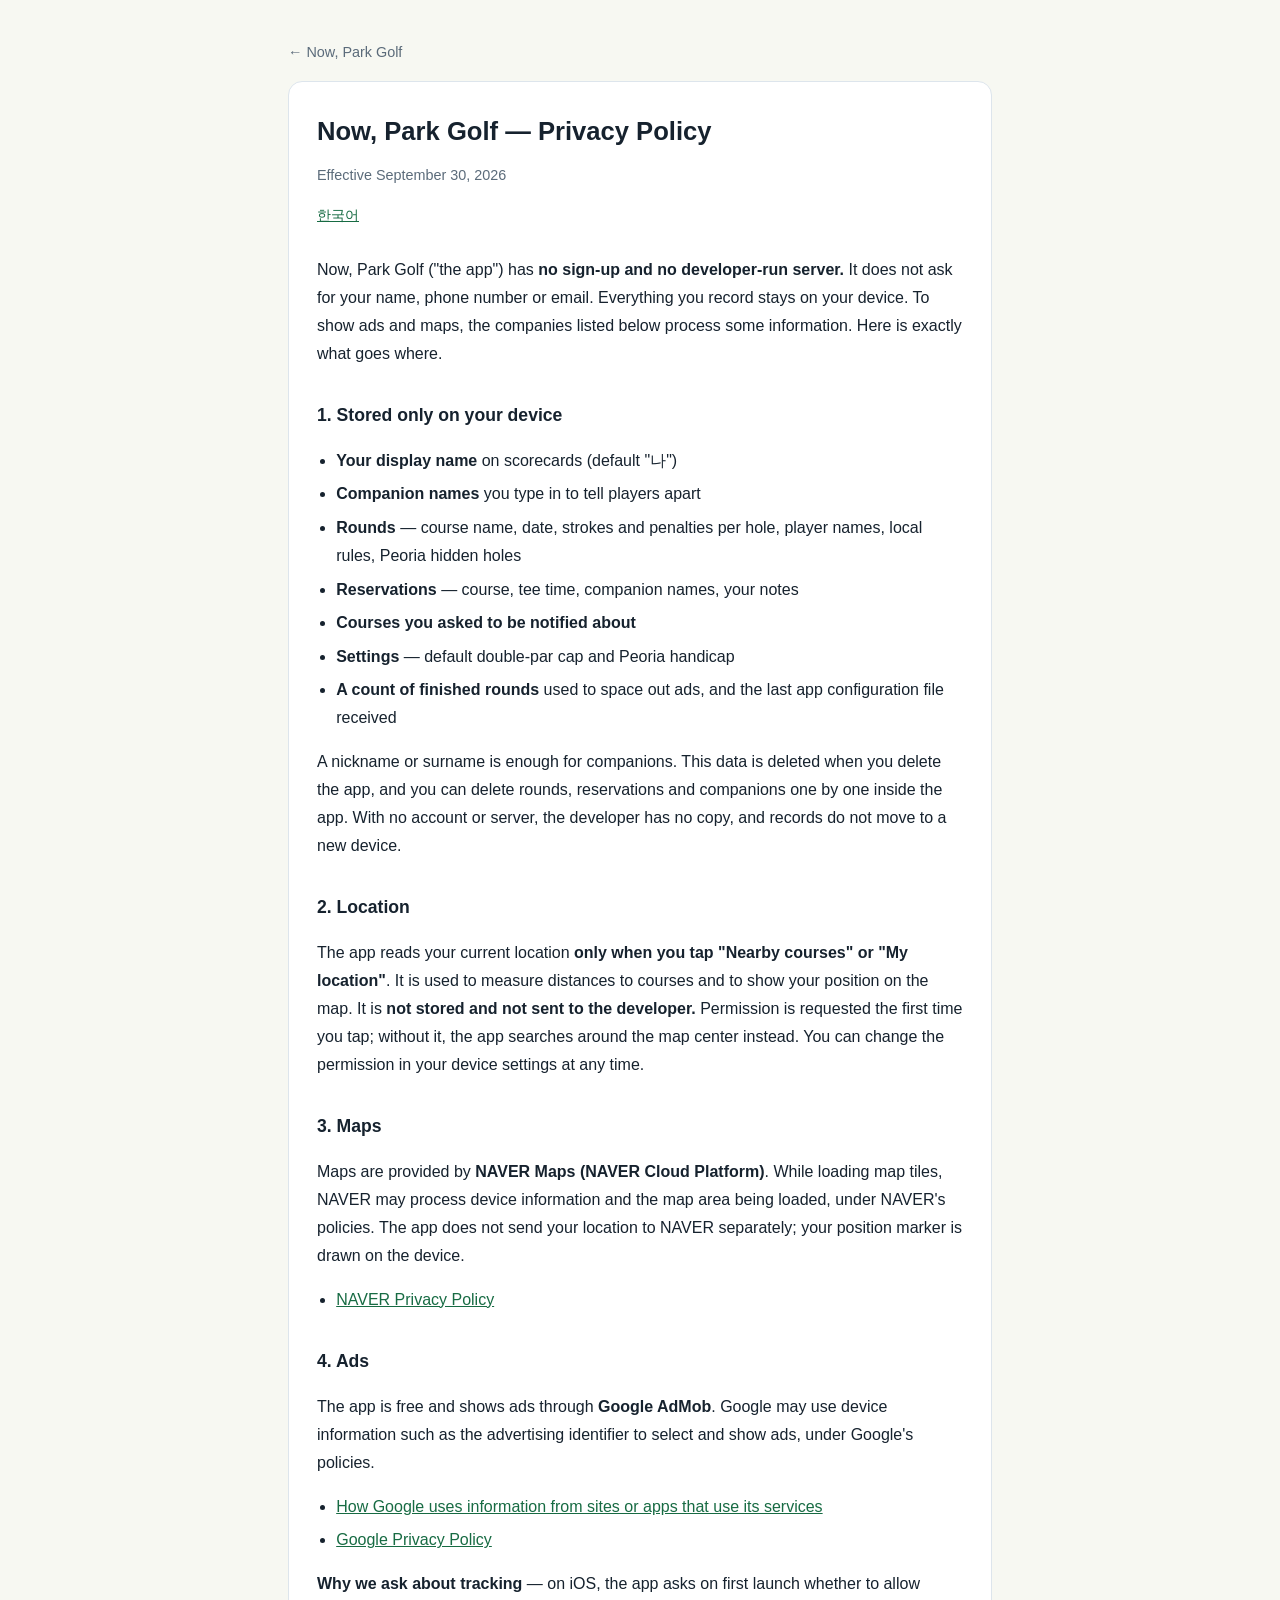
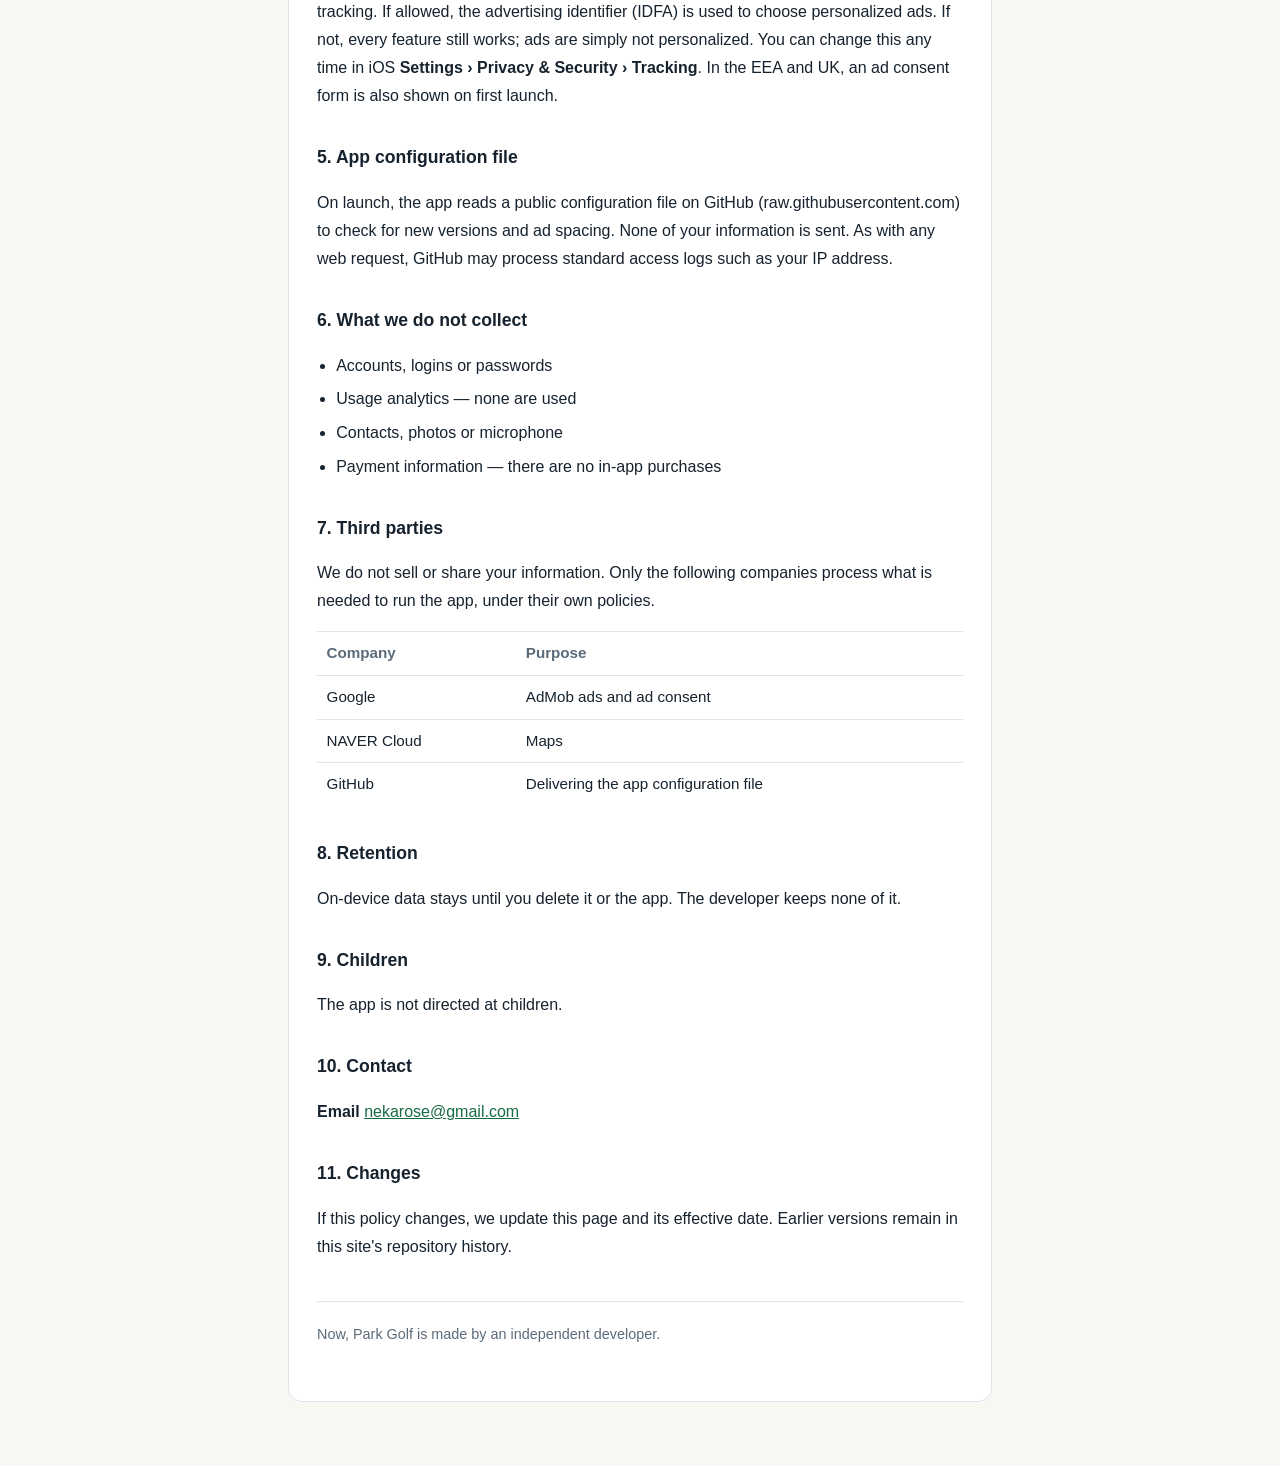
==== privacy/en/index.html @ c223c852 "개인정보 처리방침·고객지원 페이지(한·영)와 사이트 첫 화면" ====
<!doctype html>
<html lang="en">
<head>
<meta charset="utf-8">
<meta name="viewport" content="width=device-width, initial-scale=1">
<title>Now, Park Golf — Privacy Policy</title>
<link rel="stylesheet" href="../../style.css">
</head>
<body>
<nav class="home"><a href="../../">← Now, Park Golf</a></nav>
<main>
  <h1>Now, Park Golf — Privacy Policy</h1>
  <p class="meta">Effective September 30, 2026</p>
  <p class="lang"><a href="../">한국어</a></p>

  <p>Now, Park Golf ("the app") has <b>no sign-up and no developer-run server.</b> It does not ask for
  your name, phone number or email. Everything you record stays on your device. To show ads and maps,
  the companies listed below process some information. Here is exactly what goes where.</p>

  <h2>1. Stored only on your device</h2>
  <ul>
    <li><b>Your display name</b> on scorecards (default "나")</li>
    <li><b>Companion names</b> you type in to tell players apart</li>
    <li><b>Rounds</b> — course name, date, strokes and penalties per hole, player names, local rules, Peoria hidden holes</li>
    <li><b>Reservations</b> — course, tee time, companion names, your notes</li>
    <li><b>Courses you asked to be notified about</b></li>
    <li><b>Settings</b> — default double-par cap and Peoria handicap</li>
    <li><b>A count of finished rounds</b> used to space out ads, and the last app configuration file received</li>
  </ul>
  <p>A nickname or surname is enough for companions. This data is deleted when you delete the app, and you
  can delete rounds, reservations and companions one by one inside the app. With no account or server,
  the developer has no copy, and records do not move to a new device.</p>

  <h2>2. Location</h2>
  <p>The app reads your current location <b>only when you tap "Nearby courses" or "My location"</b>. It is used
  to measure distances to courses and to show your position on the map. It is <b>not stored and not sent to
  the developer.</b> Permission is requested the first time you tap; without it, the app searches around the
  map center instead. You can change the permission in your device settings at any time.</p>

  <h2>3. Maps</h2>
  <p>Maps are provided by <b>NAVER Maps (NAVER Cloud Platform)</b>. While loading map tiles, NAVER may process
  device information and the map area being loaded, under NAVER's policies. The app does not send your
  location to NAVER separately; your position marker is drawn on the device.</p>
  <ul>
    <li><a href="https://policy.naver.com/policy/privacy_en.html">NAVER Privacy Policy</a></li>
  </ul>

  <h2>4. Ads</h2>
  <p>The app is free and shows ads through <b>Google AdMob</b>. Google may use device information such as the
  advertising identifier to select and show ads, under Google's policies.</p>
  <ul>
    <li><a href="https://policies.google.com/technologies/partner-sites">How Google uses information from sites or apps that use its services</a></li>
    <li><a href="https://policies.google.com/privacy">Google Privacy Policy</a></li>
  </ul>
  <p><b>Why we ask about tracking</b> — on iOS, the app asks on first launch whether to allow tracking. If
  allowed, the advertising identifier (IDFA) is used to choose personalized ads. If not, every feature still
  works; ads are simply not personalized. You can change this any time in iOS <b>Settings › Privacy &amp;
  Security › Tracking</b>. In the EEA and UK, an ad consent form is also shown on first launch.</p>

  <h2>5. App configuration file</h2>
  <p>On launch, the app reads a public configuration file on GitHub (raw.githubusercontent.com) to check for
  new versions and ad spacing. None of your information is sent. As with any web request, GitHub may process
  standard access logs such as your IP address.</p>

  <h2>6. What we do not collect</h2>
  <ul>
    <li>Accounts, logins or passwords</li>
    <li>Usage analytics — none are used</li>
    <li>Contacts, photos or microphone</li>
    <li>Payment information — there are no in-app purchases</li>
  </ul>

  <h2>7. Third parties</h2>
  <p>We do not sell or share your information. Only the following companies process what is needed to run
  the app, under their own policies.</p>
  <table>
    <tr><th>Company</th><th>Purpose</th></tr>
    <tr><td>Google</td><td>AdMob ads and ad consent</td></tr>
    <tr><td>NAVER Cloud</td><td>Maps</td></tr>
    <tr><td>GitHub</td><td>Delivering the app configuration file</td></tr>
  </table>

  <h2>8. Retention</h2>
  <p>On-device data stays until you delete it or the app. The developer keeps none of it.</p>

  <h2>9. Children</h2>
  <p>The app is not directed at children.</p>

  <h2>10. Contact</h2>
  <p><b>Email</b> <a href="mailto:nekarose@gmail.com">nekarose@gmail.com</a></p>

  <h2>11. Changes</h2>
  <p>If this policy changes, we update this page and its effective date. Earlier versions remain in this site's
  repository history.</p>

  <p class="note">Now, Park Golf is made by an independent developer.</p>
</main>
</body>
</html>
---- style.css ----
/* 스토어 등록용 공개 문서. 읽히는 것이 전부다 —
   글자 크기와 줄 간격만 넉넉히 두고, 어두운 화면에서도 눈이 안 아프게 한다. */

:root {
  --bg: #f7f8f2;
  --panel: #ffffff;
  --ink: #16222e;
  --muted: #5b6b7a;
  --line: #dde5ec;
  --link: #176b43;
}

@media (prefers-color-scheme: dark) {
  :root {
    --bg: #0e1720;
    --panel: #16222e;
    --ink: #e6edf3;
    --muted: #9fb0bf;
    --line: #26364a;
    --link: #7fd1a3;
  }
}

* { box-sizing: border-box; }

body {
  margin: 0;
  padding: 2.5rem 1.25rem 4rem;
  background: var(--bg);
  color: var(--ink);
  font: 16px/1.75 -apple-system, BlinkMacSystemFont, "Segoe UI",
    "Apple SD Gothic Neo", "Noto Sans KR", Roboto, sans-serif;
  word-break: keep-all;
}

main {
  max-width: 44rem;
  margin: 0 auto;
  background: var(--panel);
  border: 1px solid var(--line);
  border-radius: 14px;
  padding: 2rem 1.75rem 2.5rem;
}

h1 { font-size: 1.6rem; margin: 0 0 0.25rem; line-height: 1.35; }
h2 { font-size: 1.1rem; margin: 2rem 0 0.5rem; }
p, li { color: var(--ink); }
ul { padding-left: 1.2rem; }
li { margin: 0.35rem 0; }
a { color: var(--link); }

.lede { color: var(--muted); margin: 0 0 1.5rem; }
.meta { color: var(--muted); font-size: 0.9rem; }
.lang { margin: 0 0 1.75rem; font-size: 0.9rem; }
.note {
  margin-top: 2.5rem;
  padding-top: 1.25rem;
  border-top: 1px solid var(--line);
  color: var(--muted);
  font-size: 0.9rem;
}

nav.home { max-width: 44rem; margin: 0 auto 1rem; font-size: 0.9rem; }
nav.home a { color: var(--muted); text-decoration: none; }
nav.home a:hover { text-decoration: underline; }

.cards { display: grid; gap: 0.75rem; margin-top: 1.5rem; }
.card {
  display: block;
  padding: 1rem 1.1rem;
  border: 1px solid var(--line);
  border-radius: 10px;
  text-decoration: none;
  color: var(--ink);
}
.card:hover { border-color: var(--link); }
.card b { display: block; font-size: 1.02rem; }
.card span { color: var(--muted); font-size: 0.9rem; }

table { width: 100%; border-collapse: collapse; margin: 0.75rem 0; font-size: 0.95rem; }
th, td { text-align: left; vertical-align: top; padding: 0.5rem 0.6rem; border-top: 1px solid var(--line); }
th { color: var(--muted); font-weight: 600; white-space: nowrap; }
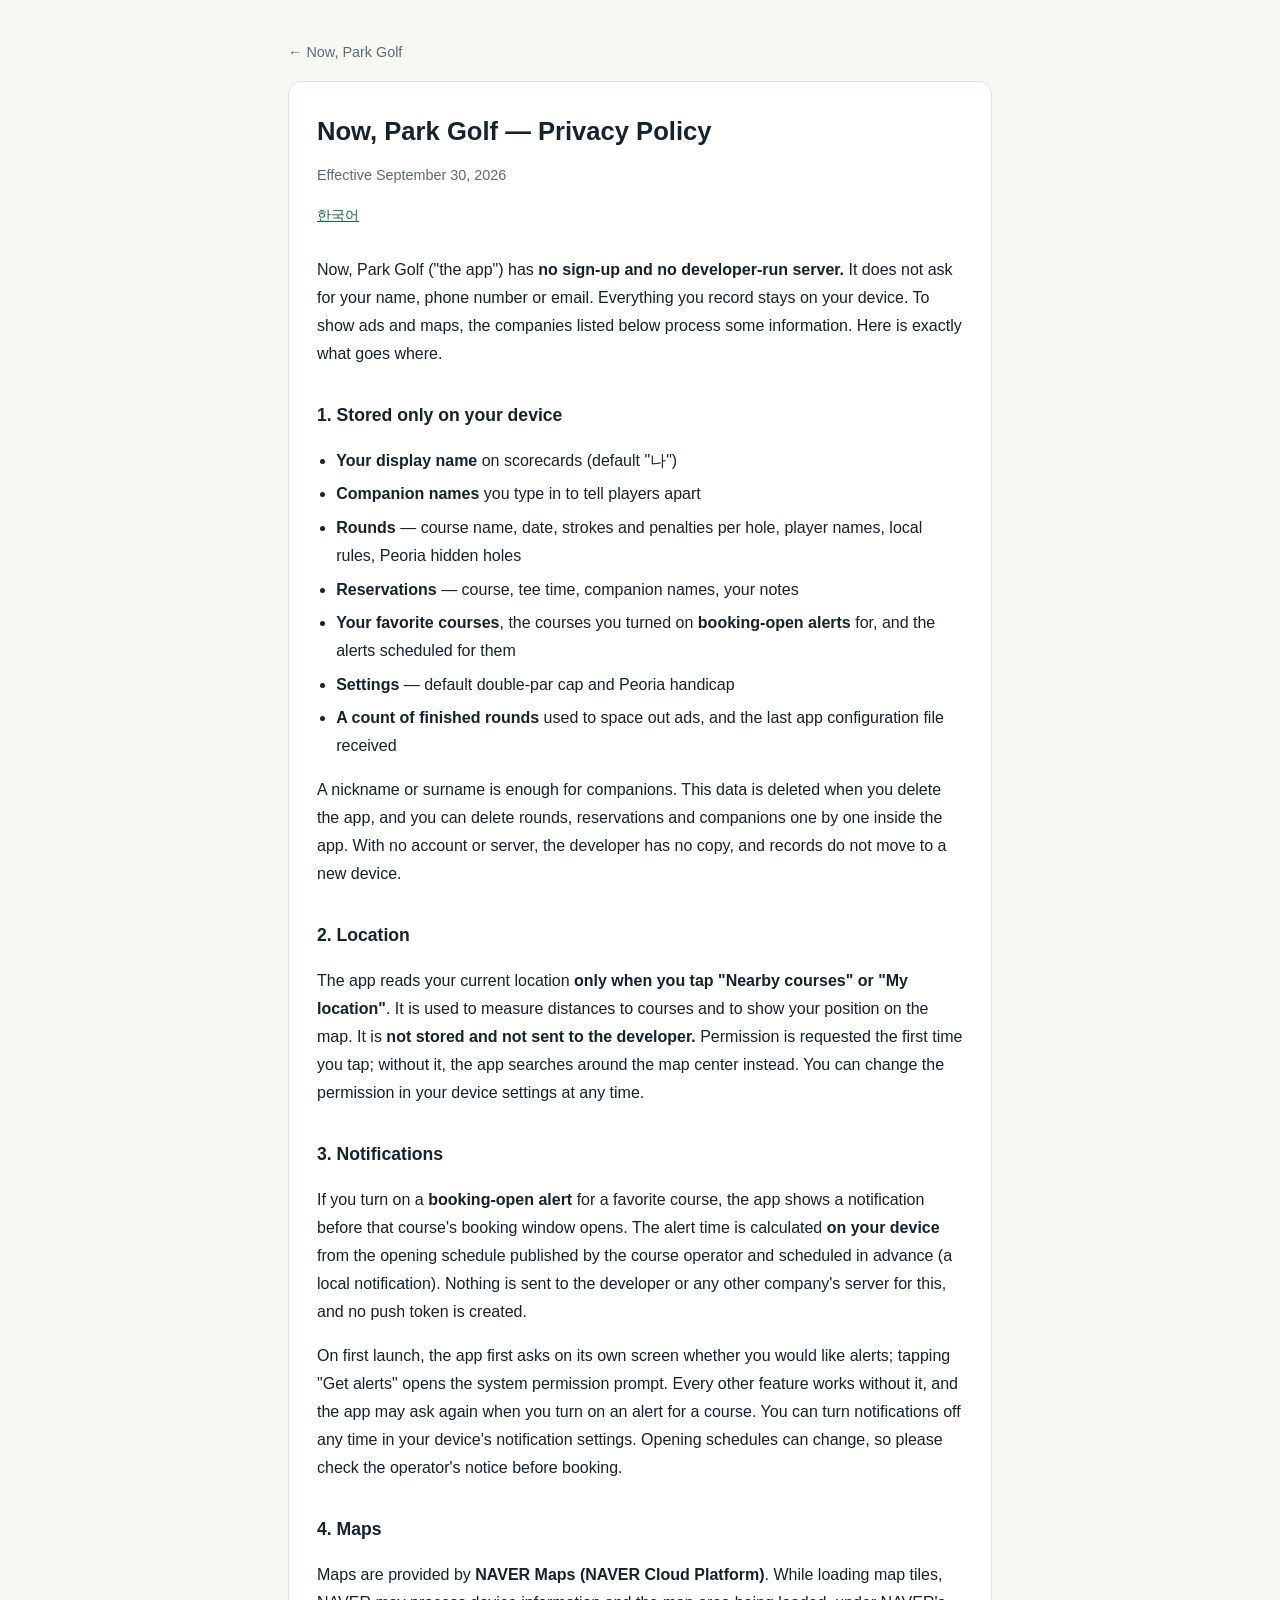
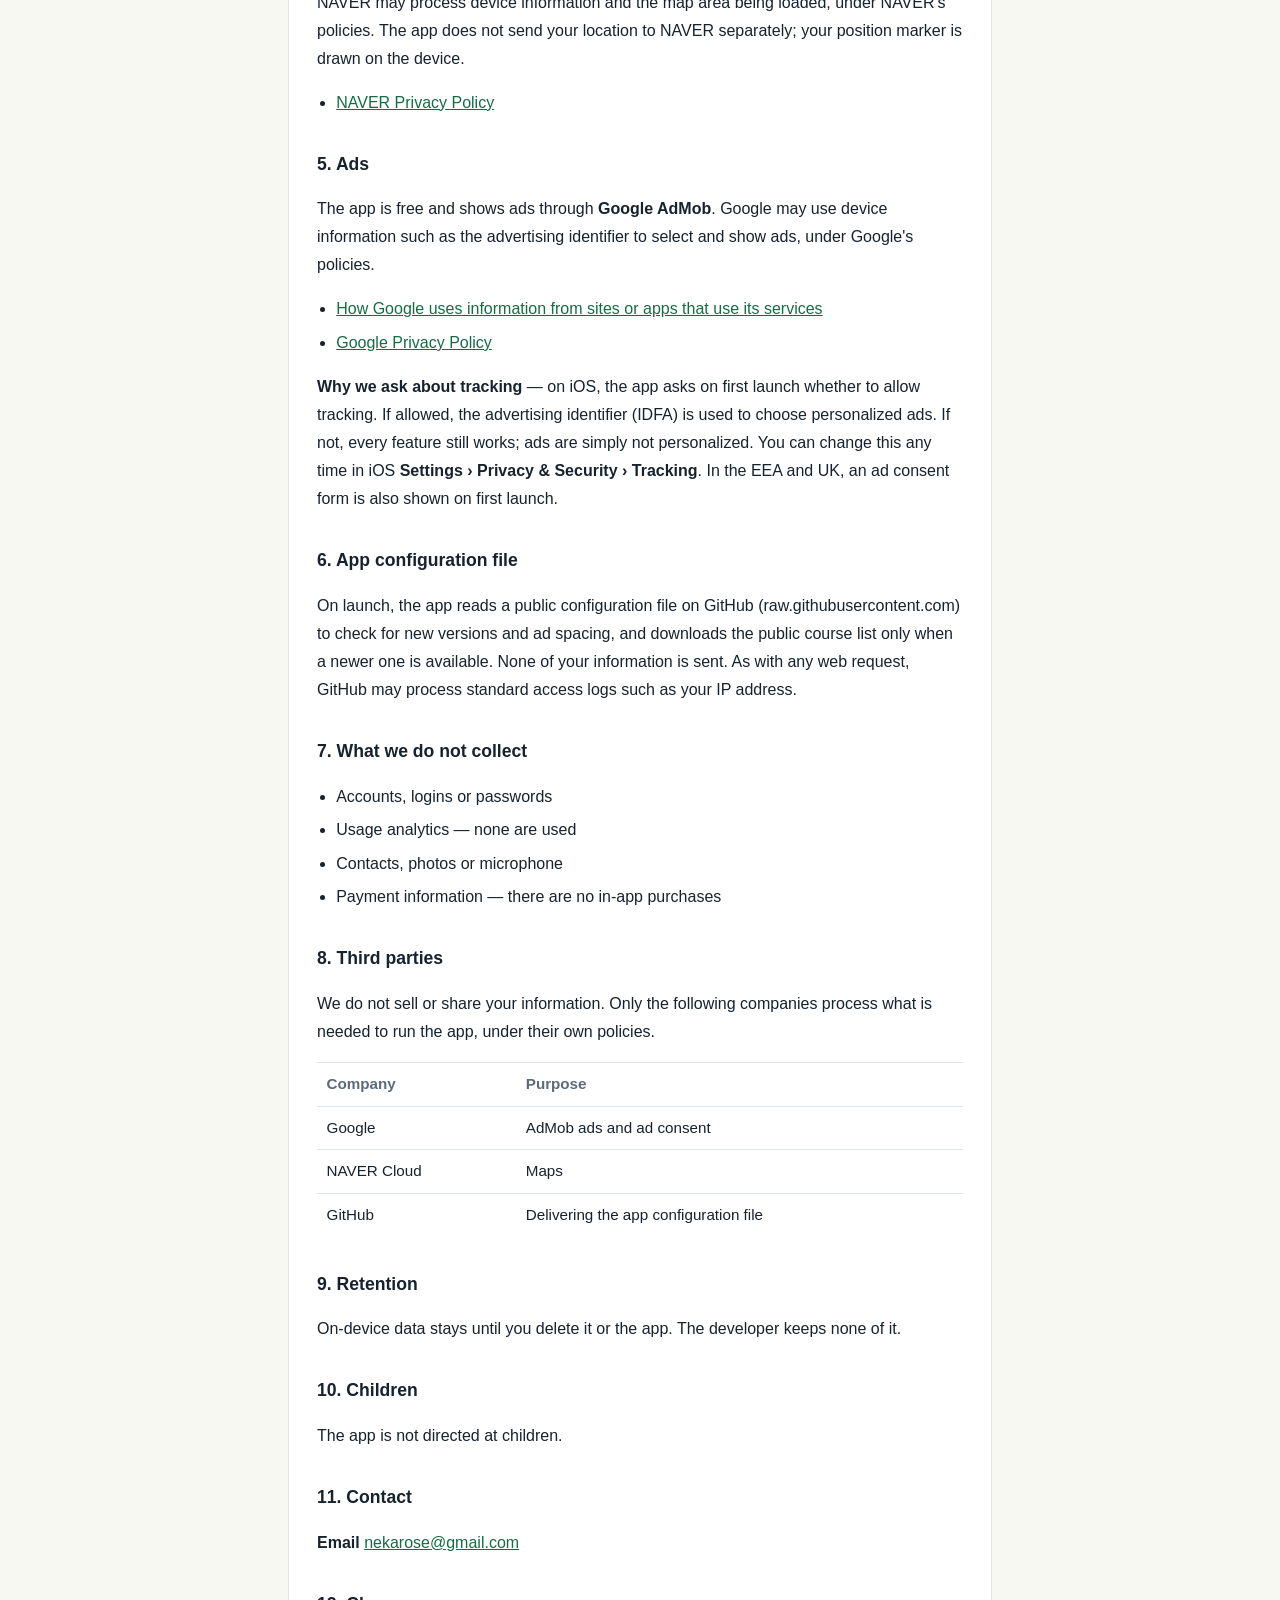
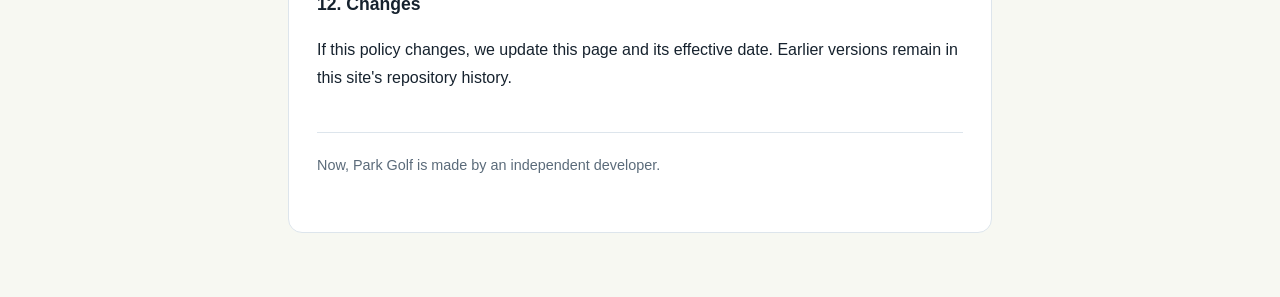
==== commit a2aa8028: "개인정보 처리방침: 알림(예약 오픈 로컬 알림) 조항 추가 - 3. 알림 신설(한·영): 기기 안에서 계산하는 로컬 알림, 서버 전송·푸시 토큰 없음, 첫 실행 여쭙기와 권한 끄기" ====
--- a/privacy/en/index.html
+++ b/privacy/en/index.html
@@ -23,7 +23,7 @@
     <li><b>Companion names</b> you type in to tell players apart</li>
     <li><b>Rounds</b> — course name, date, strokes and penalties per hole, player names, local rules, Peoria hidden holes</li>
     <li><b>Reservations</b> — course, tee time, companion names, your notes</li>
-    <li><b>Courses you asked to be notified about</b></li>
+    <li><b>Your favorite courses</b>, the courses you turned on <b>booking-open alerts</b> for, and the alerts scheduled for them</li>
     <li><b>Settings</b> — default double-par cap and Peoria handicap</li>
     <li><b>A count of finished rounds</b> used to space out ads, and the last app configuration file received</li>
   </ul>
@@ -37,7 +37,17 @@
   the developer.</b> Permission is requested the first time you tap; without it, the app searches around the
   map center instead. You can change the permission in your device settings at any time.</p>
 
-  <h2>3. Maps</h2>
+  <h2>3. Notifications</h2>
+  <p>If you turn on a <b>booking-open alert</b> for a favorite course, the app shows a notification before that
+  course's booking window opens. The alert time is calculated <b>on your device</b> from the opening schedule
+  published by the course operator and scheduled in advance (a local notification). Nothing is sent to the
+  developer or any other company's server for this, and no push token is created.</p>
+  <p>On first launch, the app first asks on its own screen whether you would like alerts; tapping "Get alerts"
+  opens the system permission prompt. Every other feature works without it, and the app may ask again when you
+  turn on an alert for a course. You can turn notifications off any time in your device's notification
+  settings. Opening schedules can change, so please check the operator's notice before booking.</p>
+
+  <h2>4. Maps</h2>
   <p>Maps are provided by <b>NAVER Maps (NAVER Cloud Platform)</b>. While loading map tiles, NAVER may process
   device information and the map area being loaded, under NAVER's policies. The app does not send your
   location to NAVER separately; your position marker is drawn on the device.</p>
@@ -45,7 +55,7 @@
     <li><a href="https://policy.naver.com/policy/privacy_en.html">NAVER Privacy Policy</a></li>
   </ul>
 
-  <h2>4. Ads</h2>
+  <h2>5. Ads</h2>
   <p>The app is free and shows ads through <b>Google AdMob</b>. Google may use device information such as the
   advertising identifier to select and show ads, under Google's policies.</p>
   <ul>
@@ -57,12 +67,12 @@
   works; ads are simply not personalized. You can change this any time in iOS <b>Settings › Privacy &amp;
   Security › Tracking</b>. In the EEA and UK, an ad consent form is also shown on first launch.</p>
 
-  <h2>5. App configuration file</h2>
+  <h2>6. App configuration file</h2>
   <p>On launch, the app reads a public configuration file on GitHub (raw.githubusercontent.com) to check for
-  new versions and ad spacing. None of your information is sent. As with any web request, GitHub may process
+  new versions and ad spacing, and downloads the public course list only when a newer one is available. None of your information is sent. As with any web request, GitHub may process
   standard access logs such as your IP address.</p>
 
-  <h2>6. What we do not collect</h2>
+  <h2>7. What we do not collect</h2>
   <ul>
     <li>Accounts, logins or passwords</li>
     <li>Usage analytics — none are used</li>
@@ -70,7 +80,7 @@
     <li>Payment information — there are no in-app purchases</li>
   </ul>
 
-  <h2>7. Third parties</h2>
+  <h2>8. Third parties</h2>
   <p>We do not sell or share your information. Only the following companies process what is needed to run
   the app, under their own policies.</p>
   <table>
@@ -80,16 +90,16 @@
     <tr><td>GitHub</td><td>Delivering the app configuration file</td></tr>
   </table>
 
-  <h2>8. Retention</h2>
+  <h2>9. Retention</h2>
   <p>On-device data stays until you delete it or the app. The developer keeps none of it.</p>
 
-  <h2>9. Children</h2>
+  <h2>10. Children</h2>
   <p>The app is not directed at children.</p>
 
-  <h2>10. Contact</h2>
+  <h2>11. Contact</h2>
   <p><b>Email</b> <a href="mailto:nekarose@gmail.com">nekarose@gmail.com</a></p>
 
-  <h2>11. Changes</h2>
+  <h2>12. Changes</h2>
   <p>If this policy changes, we update this page and its effective date. Earlier versions remain in this site's
   repository history.</p>
 
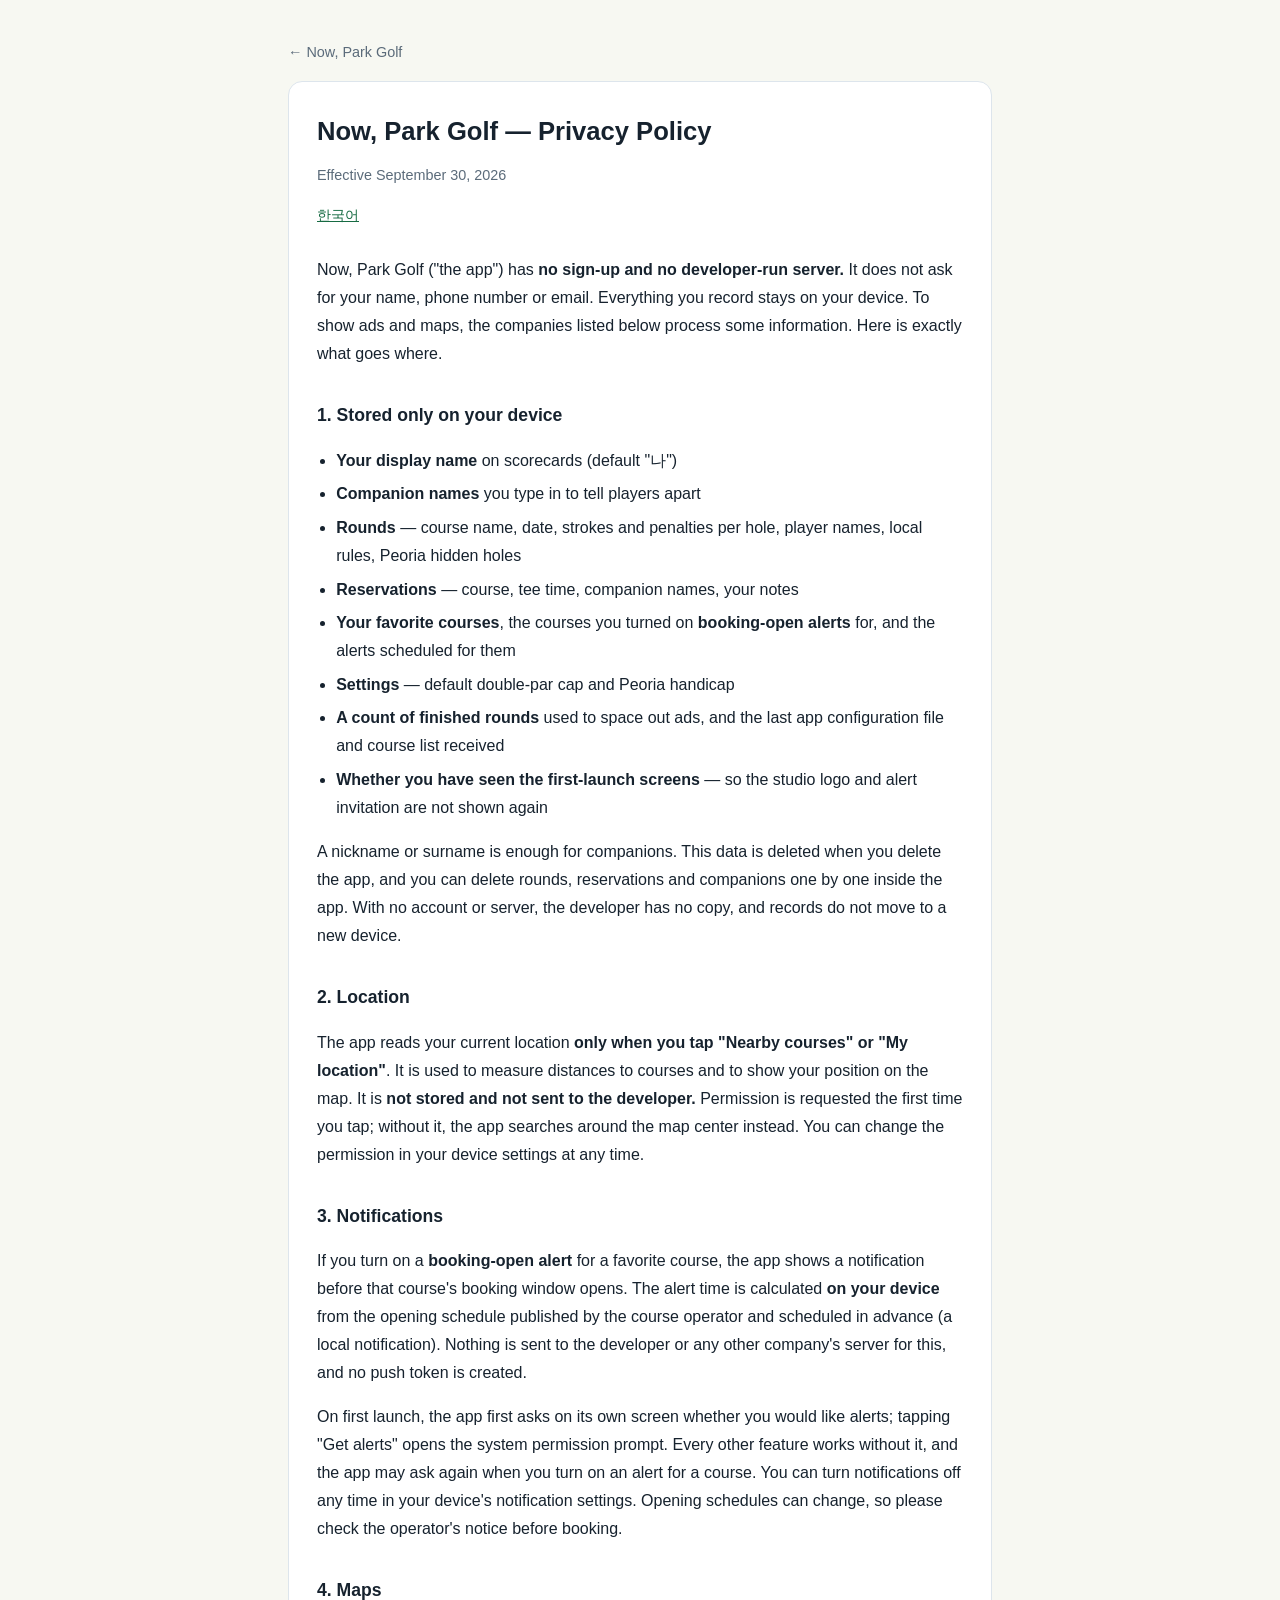
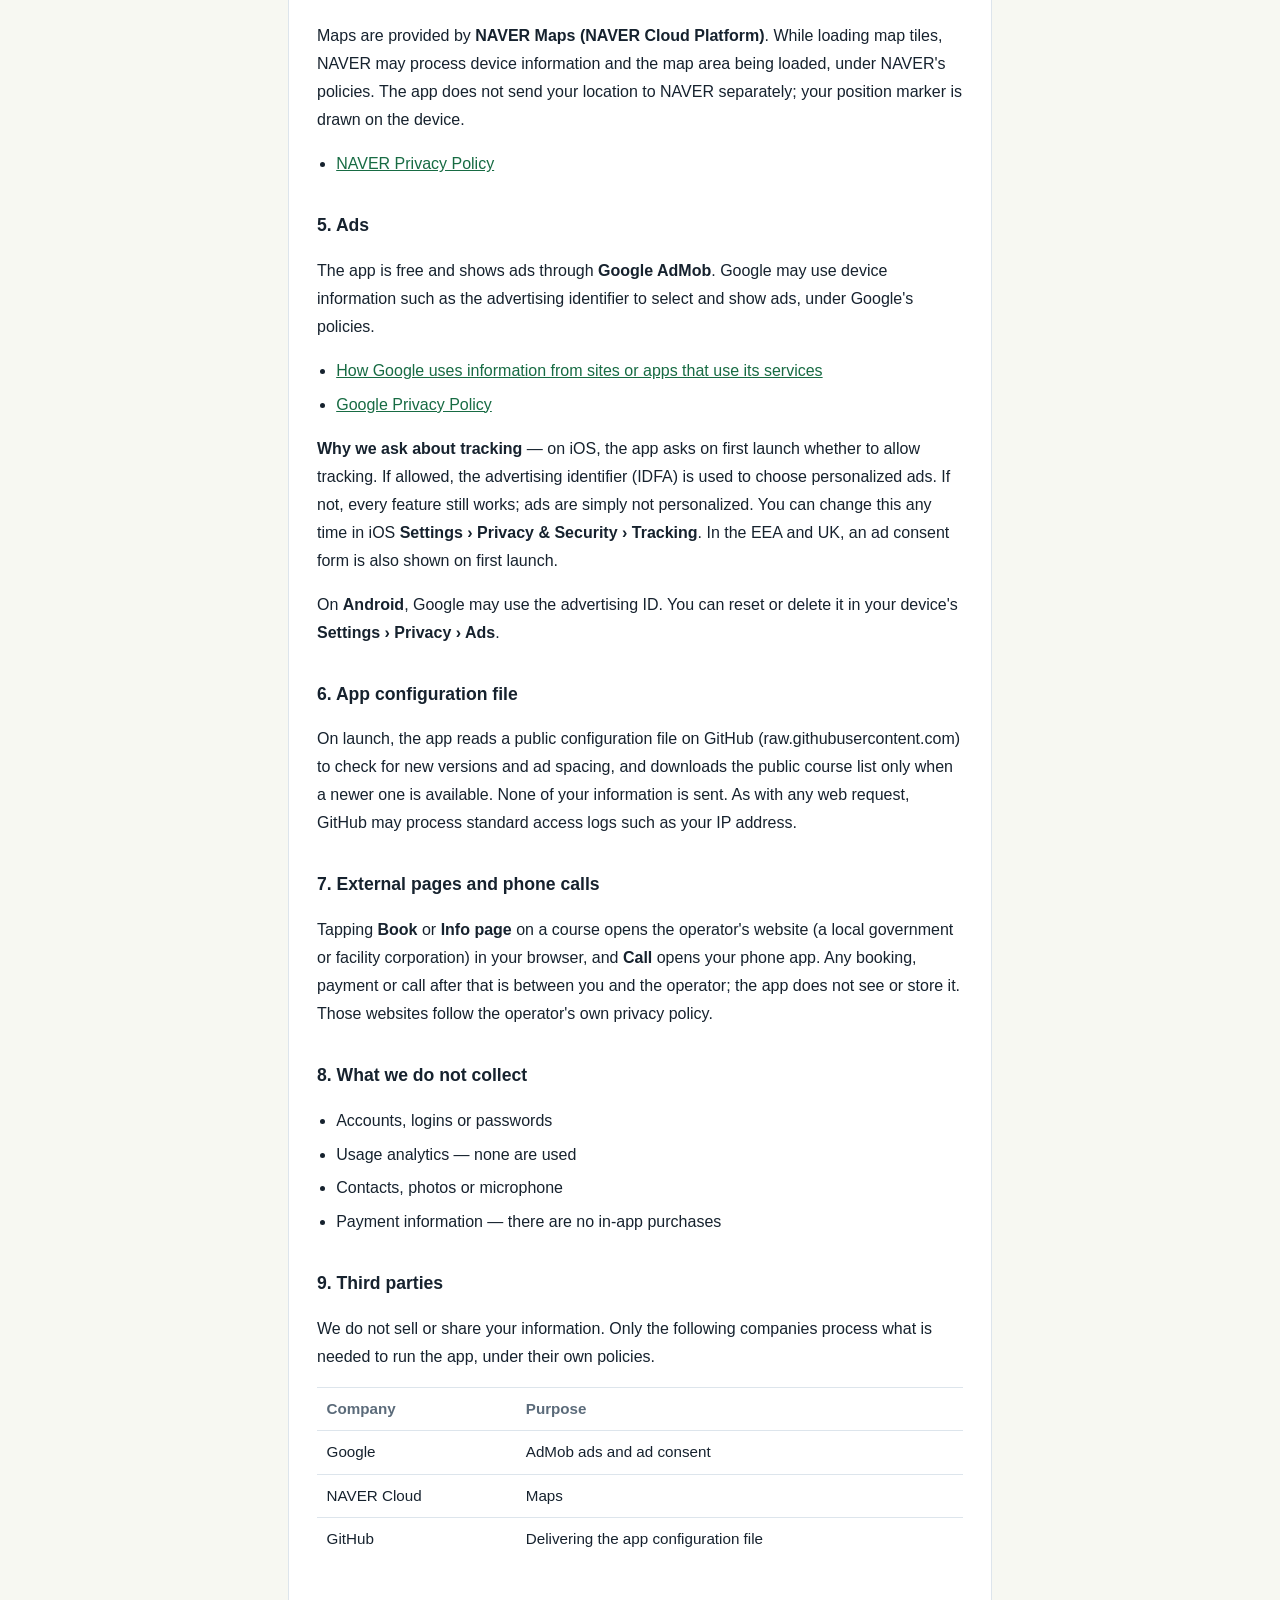
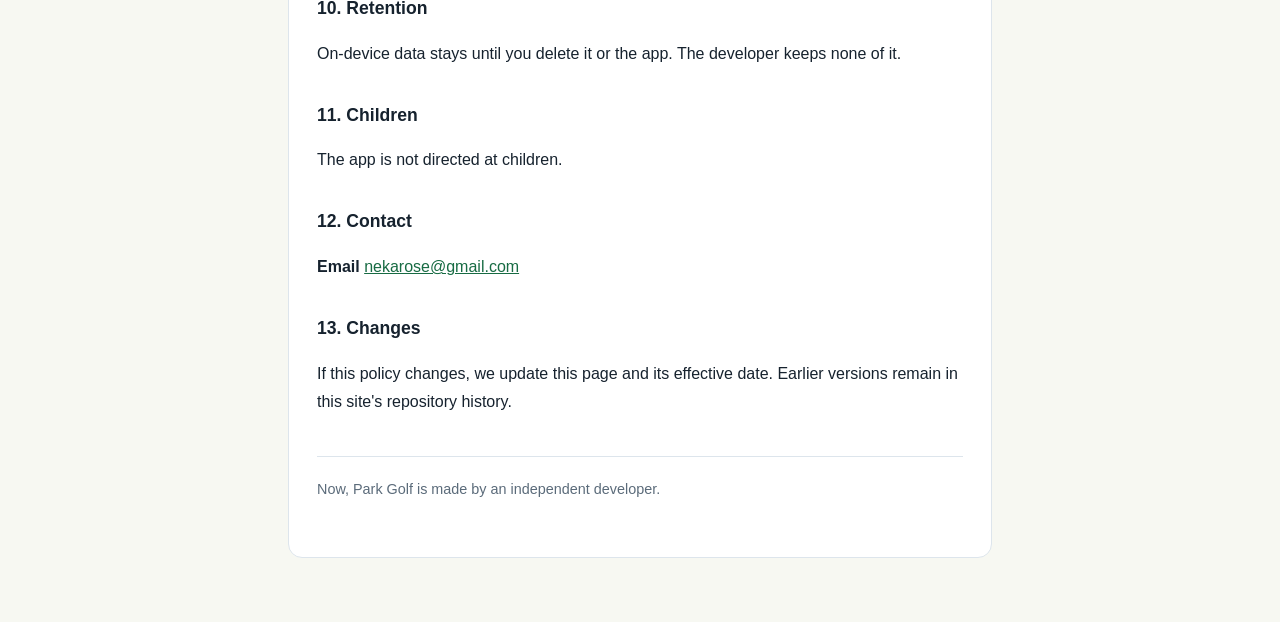
==== commit e3e51c80: "개인정보 처리방침 갱신: 외부 페이지·전화, 안드로이드 광고 ID, 저장 항목 - 7. 외부 페이지와 전화 신설(한·영) — 예약 누리집·전화 앱으로 넘어간 뒤는 기관 방침 - 광" ====
--- a/privacy/en/index.html
+++ b/privacy/en/index.html
@@ -25,7 +25,8 @@
     <li><b>Reservations</b> — course, tee time, companion names, your notes</li>
     <li><b>Your favorite courses</b>, the courses you turned on <b>booking-open alerts</b> for, and the alerts scheduled for them</li>
     <li><b>Settings</b> — default double-par cap and Peoria handicap</li>
-    <li><b>A count of finished rounds</b> used to space out ads, and the last app configuration file received</li>
+    <li><b>A count of finished rounds</b> used to space out ads, and the last app configuration file and course list received</li>
+    <li><b>Whether you have seen the first-launch screens</b> — so the studio logo and alert invitation are not shown again</li>
   </ul>
   <p>A nickname or surname is enough for companions. This data is deleted when you delete the app, and you
   can delete rounds, reservations and companions one by one inside the app. With no account or server,
@@ -66,13 +67,21 @@
   allowed, the advertising identifier (IDFA) is used to choose personalized ads. If not, every feature still
   works; ads are simply not personalized. You can change this any time in iOS <b>Settings › Privacy &amp;
   Security › Tracking</b>. In the EEA and UK, an ad consent form is also shown on first launch.</p>
+  <p>On <b>Android</b>, Google may use the advertising ID. You can reset or delete it in your device's
+  <b>Settings › Privacy › Ads</b>.</p>
 
   <h2>6. App configuration file</h2>
   <p>On launch, the app reads a public configuration file on GitHub (raw.githubusercontent.com) to check for
   new versions and ad spacing, and downloads the public course list only when a newer one is available. None of your information is sent. As with any web request, GitHub may process
   standard access logs such as your IP address.</p>
 
-  <h2>7. What we do not collect</h2>
+  <h2>7. External pages and phone calls</h2>
+  <p>Tapping <b>Book</b> or <b>Info page</b> on a course opens the operator's website (a local government or
+  facility corporation) in your browser, and <b>Call</b> opens your phone app. Any booking, payment or call
+  after that is between you and the operator; the app does not see or store it. Those websites follow the
+  operator's own privacy policy.</p>
+
+  <h2>8. What we do not collect</h2>
   <ul>
     <li>Accounts, logins or passwords</li>
     <li>Usage analytics — none are used</li>
@@ -80,7 +89,7 @@
     <li>Payment information — there are no in-app purchases</li>
   </ul>
 
-  <h2>8. Third parties</h2>
+  <h2>9. Third parties</h2>
   <p>We do not sell or share your information. Only the following companies process what is needed to run
   the app, under their own policies.</p>
   <table>
@@ -90,16 +99,16 @@
     <tr><td>GitHub</td><td>Delivering the app configuration file</td></tr>
   </table>
 
-  <h2>9. Retention</h2>
+  <h2>10. Retention</h2>
   <p>On-device data stays until you delete it or the app. The developer keeps none of it.</p>
 
-  <h2>10. Children</h2>
+  <h2>11. Children</h2>
   <p>The app is not directed at children.</p>
 
-  <h2>11. Contact</h2>
+  <h2>12. Contact</h2>
   <p><b>Email</b> <a href="mailto:nekarose@gmail.com">nekarose@gmail.com</a></p>
 
-  <h2>12. Changes</h2>
+  <h2>13. Changes</h2>
   <p>If this policy changes, we update this page and its effective date. Earlier versions remain in this site's
   repository history.</p>
 
